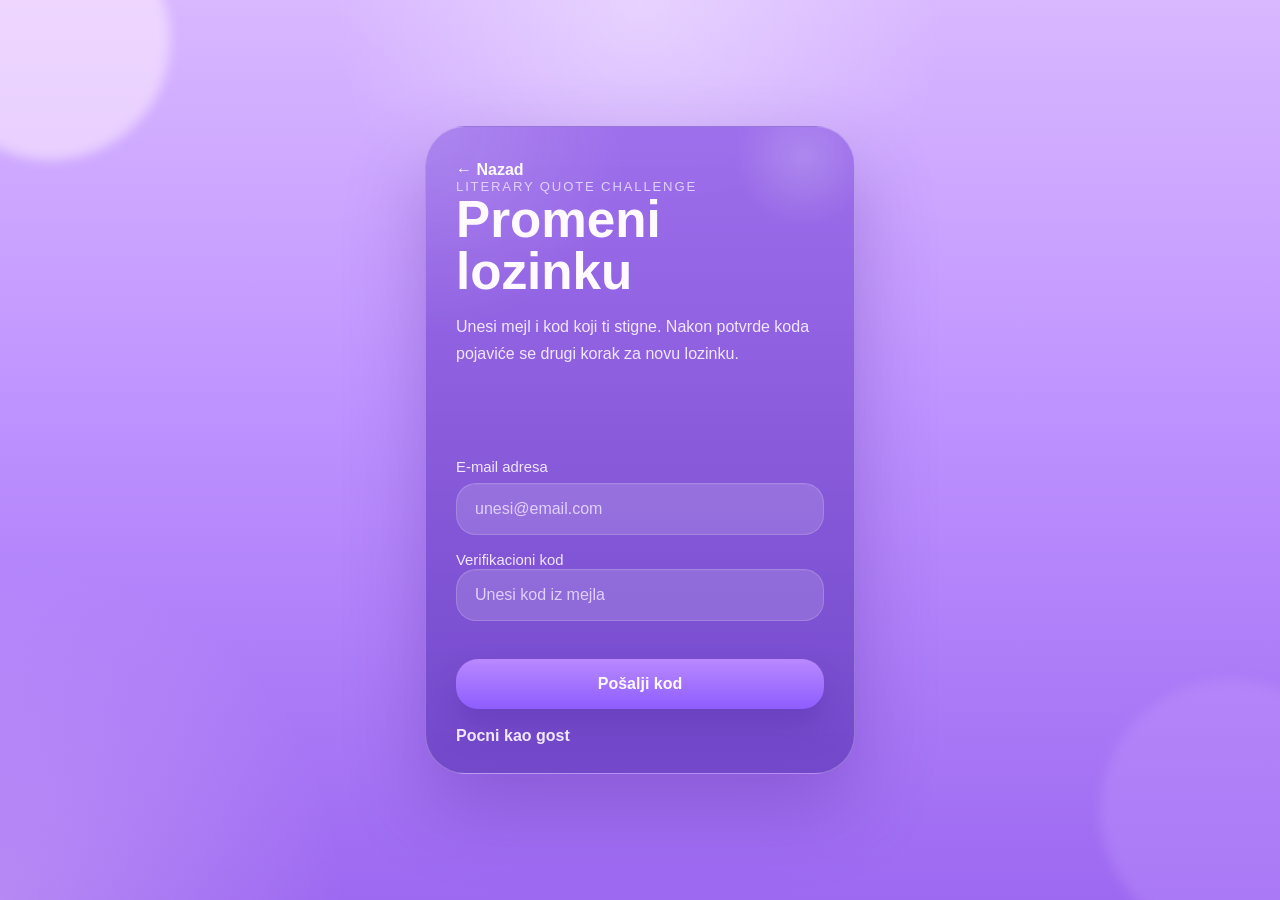
==== forgot-password.html @ ead72a83 "Initial commit" ====
<!DOCTYPE html>
<html lang="sr">
<head>
  <meta charset="UTF-8" />
  <meta name="viewport" content="width=device-width, initial-scale=1.0" />
  <title>Literary Quote Challenge | Promeni lozinku</title>
  <link rel="stylesheet" href="styles.css" />
</head>
<body class="page">
  <main class="phone-shell">
    <section class="screen-card">
      <a class="back-link" href="login.html">&larr; Nazad</a>
      <p class="topline">Literary Quote Challenge</p>
      <h1 class="screen-title">Promeni lozinku</h1>
      <p class="page-copy left-copy">Unesi mejl i kod koji ti stigne. Nakon potvrde koda pojaviće se drugi korak za novu lozinku.</p>

      <form id="forgotForm" class="stack-form" data-redirect="login.html">
        <p class="form-message" id="forgotMessage"></p>

        <label class="field">
          <span>E-mail adresa</span>
          <input type="email" name="email" placeholder="unesi@email.com" />
        </label>

        <label class="field" id="resetCodeField">
          <span>Verifikacioni kod</span>
          <input type="text" name="resetCode" placeholder="Unesi kod iz mejla" />
        </label>

        <label class="field" id="newPasswordField" style="display:none;">
          <span>Nova lozinka</span>
          <input type="password" name="newPassword" placeholder="Unesi novu lozinku" />
        </label>

        <label class="field" id="confirmPasswordField" style="display:none;">
          <span>Potvrdi novu lozinku</span>
          <input type="password" name="confirmPassword" placeholder="Ponovi novu lozinku" />
        </label>

        <button class="primary-button" type="submit">Pošalji kod</button>
      </form>

      <a class="guest-link" href="mode.html">Pocni kao gost</a>
    </section>
  </main>

  <script src="script.js"></script>
</body>
</html>
---- styles.css ----
:root {
  --bg-top: #d9b8ff;
  --bg-mid: #be92ff;
  --bg-bottom: #9d69f1;
  --card-top: rgba(155, 107, 235, 0.95);
  --card-bottom: rgba(114, 72, 201, 0.98);
  --card-border: rgba(255, 255, 255, 0.24);
  --text-main: #fffaff;
  --text-soft: #f0e7ff;
  --text-muted: #e0d0ff;
  --field-bg: rgba(255, 255, 255, 0.14);
  --field-border: rgba(255, 255, 255, 0.16);
  --surface-soft: rgba(255, 255, 255, 0.12);
  --surface-mid: rgba(255, 255, 255, 0.18);
  --surface-strong: rgba(63, 29, 122, 0.5);
  --button-top: #b889ff;
  --button-bottom: #8e5dff;
  --button-shadow: rgba(82, 39, 163, 0.32);
  --secondary-top: rgba(255, 255, 255, 0.22);
  --secondary-bottom: rgba(255, 255, 255, 0.12);
  --success: rgba(214, 255, 232, 0.26);
  --danger: rgba(255, 224, 241, 0.24);
  --shadow-main: 0 34px 80px rgba(74, 30, 145, 0.3);
}

* {
  box-sizing: border-box;
}

[hidden] {
  display: none !important;
}

html,
body {
  margin: 0;
  min-height: 100%;
}

body {
  position: relative;
  overflow-x: hidden;
  font-family: "Segoe UI", "Trebuchet MS", sans-serif;
  color: var(--text-main);
  background:
    radial-gradient(circle at top center, rgba(255, 255, 255, 0.38), transparent 28%),
    radial-gradient(circle at bottom left, rgba(255, 228, 255, 0.26), transparent 22%),
    linear-gradient(180deg, var(--bg-top), var(--bg-mid) 46%, var(--bg-bottom));
}

body::before,
body::after {
  content: "";
  position: fixed;
  border-radius: 999px;
  pointer-events: none;
  filter: blur(6px);
  z-index: 0;
}

body::before {
  top: -80px;
  left: -70px;
  width: 240px;
  height: 240px;
  background: rgba(255, 241, 255, 0.54);
}

body::after {
  right: -80px;
  bottom: -40px;
  width: 260px;
  height: 260px;
  background: rgba(197, 153, 255, 0.34);
}

a,
button,
input {
  font: inherit;
}

.page {
  min-height: 100vh;
}

.phone-shell {
  position: relative;
  z-index: 1;
  width: min(100%, 470px);
  min-height: 100vh;
  margin: 0 auto;
  padding: 18px 14px;
  display: grid;
  align-items: center;
}

.phone-shell-wide {
  width: min(100%, 760px);
}

.screen-card {
  position: relative;
  overflow: hidden;
  border: 1px solid var(--card-border);
  border-radius: 36px;
  padding: 28px 18px 24px;
  background:
    radial-gradient(circle at top left, rgba(255, 255, 255, 0.16), transparent 26%),
    linear-gradient(180deg, var(--card-top), var(--card-bottom));
  box-shadow: var(--shadow-main);
  backdrop-filter: blur(18px);
}

.screen-card::before {
  content: "";
  position: absolute;
  top: -40px;
  right: -20px;
  width: 140px;
  height: 140px;
  border-radius: 999px;
  background: radial-gradient(circle, rgba(255, 255, 255, 0.18), transparent 70%);
}

.landing-card {
  text-align: center;
}

.screen-head {
  display: flex;
  align-items: flex-start;
  justify-content: space-between;
  gap: 14px;
}

.screen-head-copy {
  display: grid;
  gap: 10px;
}

.book-scene {
  position: relative;
  height: 360px;
  display: grid;
  place-items: center;
  margin-bottom: 16px;
}

.book-glow {
  position: absolute;
  width: 340px;
  height: 340px;
  border-radius: 999px;
  background: radial-gradient(circle, rgba(255, 247, 255, 0.9), rgba(255, 255, 255, 0) 70%);
}

.book-shadow {
  position: absolute;
  bottom: 26px;
  width: 220px;
  height: 34px;
  border-radius: 999px;
  background: rgba(79, 32, 153, 0.24);
  filter: blur(14px);
}

.big-book {
  position: relative;
  width: 230px;
  height: 300px;
  transform: rotate(-8deg);
  animation: floatBook 5.4s ease-in-out infinite;
}

.big-book-back,
.big-book-pages,
.big-book-spine,
.big-book-cover {
  position: absolute;
  border-radius: 24px;
}

.big-book-back {
  inset: 18px 0 0 18px;
  background: linear-gradient(180deg, #eed8ff, #b787ff);
}

.big-book-pages {
  inset: 12px 12px 0 32px;
  border-radius: 16px 20px 20px 16px;
  background:
    repeating-linear-gradient(
      180deg,
      #fffefe 0,
      #fffefe 11px,
      #f1e6ff 11px,
      #f1e6ff 12px
    );
}

.big-book-spine {
  inset: 0 auto 0 0;
  width: 36px;
  background: linear-gradient(180deg, #894dff, #6f38dc);
}

.big-book-cover {
  inset: 0 0 0 20px;
  background: linear-gradient(160deg, #c59aff, #8a59f0);
  border: 1px solid rgba(255, 255, 255, 0.34);
  box-shadow: 0 26px 56px rgba(87, 38, 167, 0.24);
}

.book-frame {
  position: absolute;
  inset: 18px;
  border: 1px solid rgba(255, 255, 255, 0.26);
  border-radius: 18px;
}

.book-seal {
  position: absolute;
  left: 50%;
  top: 50%;
  transform: translate(-50%, -50%);
  width: 90px;
  height: 90px;
  display: grid;
  place-items: center;
  border-radius: 999px;
  background: rgba(255, 255, 255, 0.18);
  color: var(--text-main);
  font-weight: 800;
  letter-spacing: 0.08em;
}

.game-name {
  margin: 0;
  width: 100%;
  font-size: clamp(1rem, 5vw, 2rem);
  line-height: 1;
  white-space: nowrap;
  letter-spacing: -0.05em;
  text-shadow: 0 6px 18px rgba(80, 36, 154, 0.18);
}

.topline {
  margin: 0;
  color: var(--text-muted);
  font-size: 0.82rem;
  letter-spacing: 0.14em;
  text-transform: uppercase;
}

.screen-title {
  margin: 0;
  font-size: clamp(2rem, 8vw, 3.2rem);
  line-height: 1;
}

.small-title {
  font-size: clamp(1.8rem, 6vw, 2.4rem);
}

.page-copy {
  margin: 16px 0 0;
  color: var(--text-soft);
  line-height: 1.72;
}

.left-copy {
  margin-bottom: 22px;
}

.primary-button,
.secondary-button {
  display: inline-flex;
  align-items: center;
  justify-content: center;
  padding: 16px 20px;
  border: 0;
  border-radius: 22px;
  color: var(--text-main);
  text-decoration: none;
  font-weight: 700;
  cursor: pointer;
  transition:
    transform 180ms ease,
    box-shadow 180ms ease,
    background 180ms ease,
    opacity 180ms ease;
}

.primary-button {
  width: 100%;
  margin-top: 22px;
  background: linear-gradient(180deg, var(--button-top), var(--button-bottom));
  box-shadow: 0 18px 32px var(--button-shadow);
}

.secondary-button {
  background: linear-gradient(180deg, var(--secondary-top), var(--secondary-bottom));
  border: 1px solid rgba(255, 255, 255, 0.16);
}

.small-button {
  padding: 12px 14px;
  border-radius: 18px;
  white-space: nowrap;
}

.action-button {
  width: auto;
  margin-top: 0;
}

.primary-button:hover,
.secondary-button:hover,
.choice-card:hover,
.book-card:hover,
.answer-button:hover {
  transform: translateY(-2px);
}

.primary-button:disabled {
  cursor: not-allowed;
  opacity: 0.6;
  transform: none;
}

.back-link,
.text-link,
.guest-link {
  color: var(--text-main);
  text-decoration: none;
}

.back-link {
  display: inline-block;
  font-weight: 700;
}

.stack-form {
  display: grid;
  gap: 16px;
}

.field {
  display: grid;
  gap: 8px;
}

.field span {
  color: var(--text-soft);
  font-size: 0.93rem;
}

.field input {
  width: 100%;
  padding: 16px 18px;
  border: 1px solid var(--field-border);
  border-radius: 20px;
  outline: none;
  color: var(--text-main);
  background: var(--field-bg);
  box-shadow: inset 0 1px 0 rgba(255, 255, 255, 0.04);
}

.field input::placeholder {
  color: var(--text-muted);
}

.field input:focus {
  border-color: rgba(255, 255, 255, 0.34);
  box-shadow: 0 0 0 4px rgba(255, 255, 255, 0.12);
}

.text-link {
  font-weight: 700;
}

.subtle-link {
  color: var(--text-soft);
}

.inline-note {
  margin: 24px 0 0;
  color: var(--text-muted);
  line-height: 1.6;
}

.guest-link {
  display: inline-block;
  margin-top: 18px;
  color: var(--text-soft);
  font-weight: 700;
}

.choice-stack {
  display: grid;
  gap: 16px;
}

.choice-card,
.book-card,
.answer-button,
.leaderboard-item {
  width: 100%;
  border: 1px solid var(--card-border);
  border-radius: 24px;
  background: var(--surface-soft);
  transition:
    transform 180ms ease,
    background 180ms ease,
    border-color 180ms ease,
    box-shadow 180ms ease;
}

.choice-card,
.book-card {
  display: grid;
  gap: 8px;
  padding: 18px;
  color: var(--text-main);
  text-align: left;
  text-decoration: none;
  cursor: pointer;
}

.choice-card:hover,
.answer-button:hover,
.leaderboard-item:hover {
  background: var(--surface-mid);
}

.book-card:hover {
  background: rgba(255, 255, 255, 0.2);
}

.book-card.is-selected {
  background: linear-gradient(180deg, rgba(78, 40, 147, 0.82), rgba(54, 25, 104, 0.92));
  border-color: rgba(255, 255, 255, 0.42);
  box-shadow: 0 18px 34px rgba(53, 21, 105, 0.28);
}

.choice-title,
.book-title {
  font-size: 1.08rem;
  font-weight: 700;
}

.choice-copy,
.book-author,
.selection-note,
.setup-pill,
.game-feedback,
.question-source {
  color: var(--text-soft);
  line-height: 1.64;
}

.book-grid {
  display: grid;
  gap: 14px;
}

.selection-note {
  margin: 18px 0 0;
}

.game-top {
  display: flex;
  align-items: flex-start;
  justify-content: space-between;
  gap: 16px;
}

.top-button-stack {
  display: flex;
  flex-direction: column;
  align-items: flex-end;
  gap: 10px;
}

.question-pills {
  display: flex;
  flex-wrap: wrap;
  gap: 10px;
  margin-top: 18px;
}

.setup-pill {
  display: inline-flex;
  padding: 10px 14px;
  border-radius: 999px;
  background: var(--surface-soft);
}

.alt-pill {
  background: rgba(255, 255, 255, 0.2);
}

.question-source {
  margin: 12px 0 0;
}

.stats-row {
  display: grid;
  grid-template-columns: repeat(3, minmax(0, 1fr));
  gap: 12px;
  margin-top: 18px;
}

.stat-box {
  padding: 14px;
  border-radius: 20px;
  background: var(--surface-soft);
}

.stat-box span {
  display: block;
  color: var(--text-muted);
  font-size: 0.86rem;
}

.stat-box strong {
  display: block;
  margin-top: 8px;
  font-size: 1.28rem;
}

.quote-panel {
  margin-top: 18px;
  padding: 24px 18px;
  border-radius: 26px;
  background: rgba(255, 255, 255, 0.15);
  box-shadow: inset 0 1px 0 rgba(255, 255, 255, 0.08);
}

.quote-panel p {
  margin: 0;
  font-size: 1.1rem;
  line-height: 1.76;
}

.form-message {
  min-height: 1.6rem;
  margin-bottom: 12px;
  color: var(--text-main);
  font-size: 0.95rem;
}

.form-message.error {
  color: #f05454;
}

.form-message.success {
  color: #1f8a70;
}

.answers-grid {
  display: grid;
  gap: 12px;
  margin-top: 18px;
}

.answer-button {
  padding: 16px 18px;
  color: var(--text-main);
  text-align: left;
  cursor: pointer;
}

.answer-button.correct {
  background: var(--success);
  border-color: rgba(214, 255, 232, 0.5);
}

.answer-button.wrong {
  background: var(--danger);
  border-color: rgba(255, 224, 241, 0.48);
}

.answer-button:disabled {
  cursor: default;
}

.game-feedback {
  min-height: 28px;
  margin: 16px 0 0;
}

.game-end-actions {
  display: flex;
  flex-wrap: wrap;
  gap: 12px;
  margin-top: 18px;
}

.game-end-actions .secondary-button,
.game-end-actions .primary-button {
  flex: 1 1 180px;
}

.leaderboard-list {
  display: grid;
  gap: 14px;
}

.leaderboard-item {
  display: grid;
  grid-template-columns: auto 1fr;
  gap: 14px;
  align-items: center;
  padding: 18px;
}

.leaderboard-item.is-latest {
  border-color: rgba(255, 255, 255, 0.46);
  background: rgba(255, 255, 255, 0.2);
}

.leaderboard-rank {
  width: 50px;
  height: 50px;
  display: grid;
  place-items: center;
  border-radius: 16px;
  background: rgba(255, 255, 255, 0.18);
  font-weight: 800;
}

.leaderboard-main {
  display: grid;
  gap: 4px;
}

.leaderboard-main strong {
  font-size: 1.05rem;
}

.leaderboard-main span,
.leaderboard-side span {
  color: var(--text-soft);
}

.leaderboard-side {
  display: flex;
  flex-wrap: wrap;
  gap: 10px 16px;
  grid-column: 1 / -1;
  color: var(--text-muted);
}

.empty-board .leaderboard-main {
  gap: 8px;
}

@keyframes floatBook {
  0%,
  100% {
    transform: rotate(-8deg) translateY(0);
  }
  50% {
    transform: rotate(-6deg) translateY(-12px);
  }
}

@media (min-width: 768px) {
  .phone-shell {
    padding: 28px 20px;
  }

  .screen-card {
    padding: 34px 30px 28px;
    border-radius: 40px;
  }

  .book-scene {
    height: 420px;
  }

  .big-book {
    width: 280px;
    height: 360px;
  }

  .book-grid {
    grid-template-columns: repeat(2, minmax(0, 1fr));
  }

  .leaderboard-item {
    grid-template-columns: auto 1.2fr auto;
  }

  .leaderboard-side {
    grid-column: auto;
    justify-content: flex-end;
  }
}

@media (max-width: 560px) {
  .game-top,
  .screen-head {
    flex-direction: column;
  }

  .stats-row {
    grid-template-columns: 1fr;
  }

  .game-name {
    font-size: clamp(0.95rem, 4.8vw, 1.5rem);
  }
}
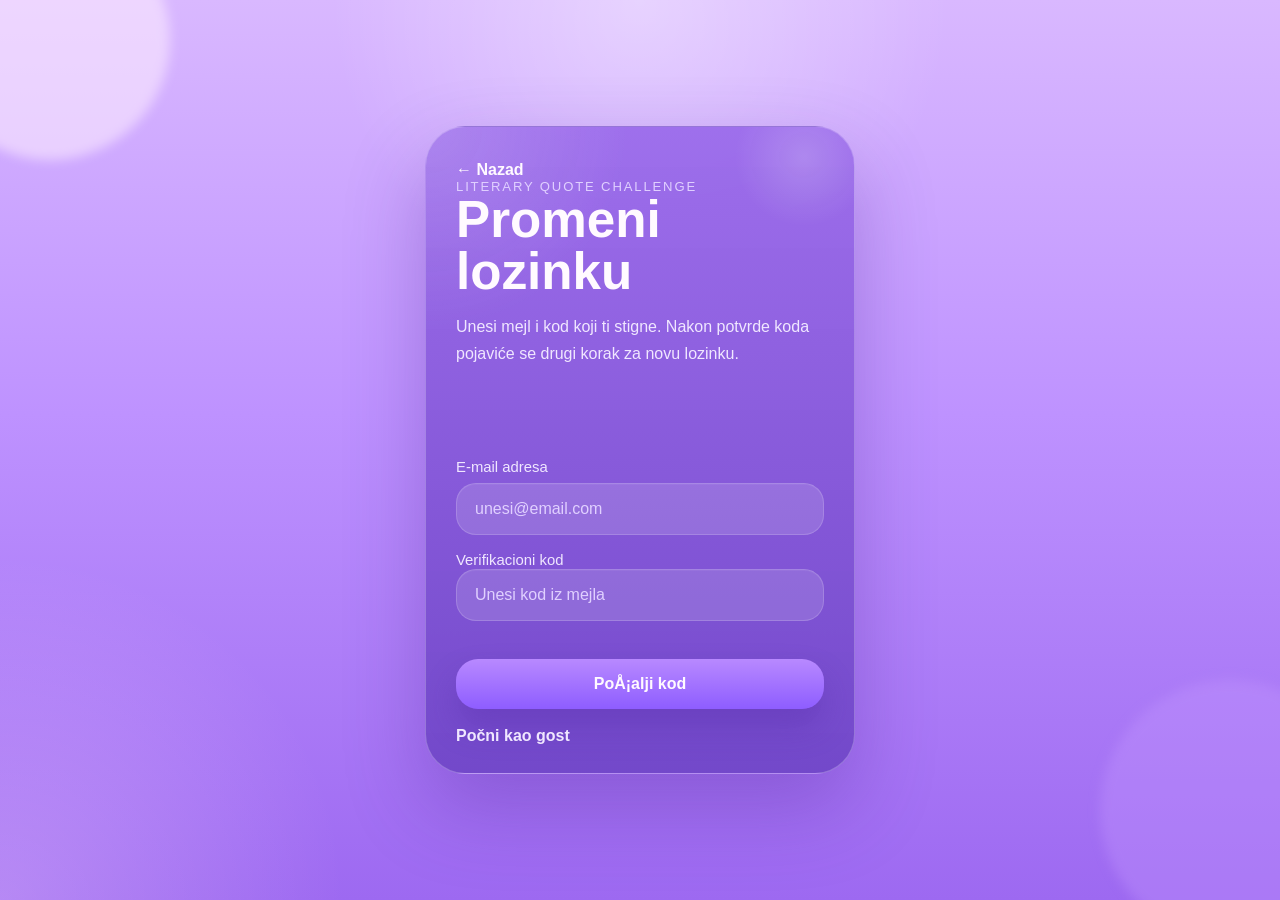
==== commit 7ad54c92: "Popravljeni tekstovi" ====
--- a/forgot-password.html
+++ b/forgot-password.html
@@ -40,7 +40,7 @@
         <button class="primary-button" type="submit">Pošalji kod</button>
       </form>
 
-      <a class="guest-link" href="mode.html">Pocni kao gost</a>
+      <a class="guest-link" href="mode.html">Počni kao gost</a>
     </section>
   </main>
 
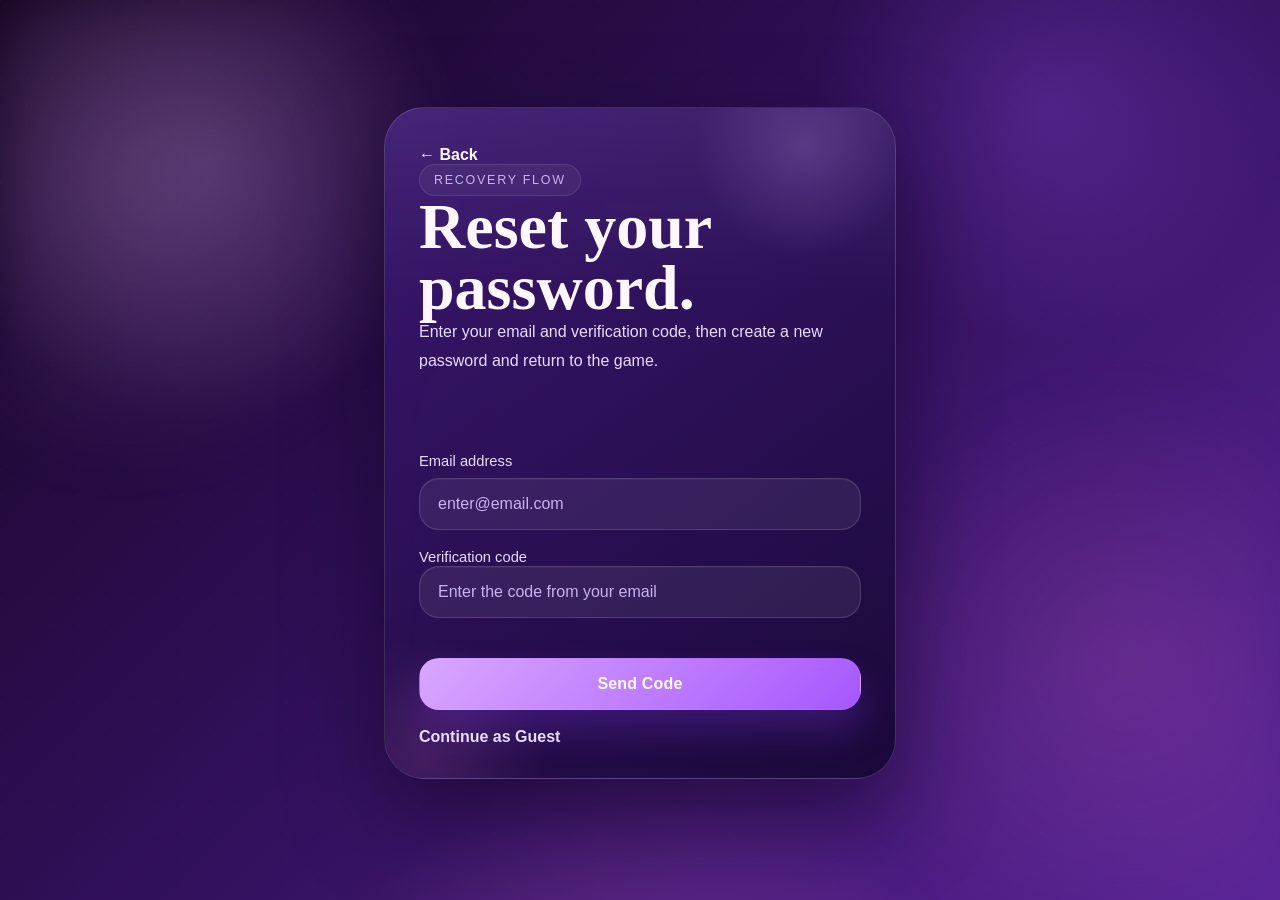
==== commit 11013dc8: "Poboljsanje dizajna" ====
--- a/forgot-password.html
+++ b/forgot-password.html
@@ -1,46 +1,48 @@
 <!DOCTYPE html>
-<html lang="sr">
+<html lang="en">
 <head>
   <meta charset="UTF-8" />
   <meta name="viewport" content="width=device-width, initial-scale=1.0" />
-  <title>Literary Quote Challenge | Promeni lozinku</title>
+  <title>Literary Quote Challenge | Reset Password</title>
   <link rel="stylesheet" href="styles.css" />
 </head>
-<body class="page">
+<body class="page page-auth">
   <main class="phone-shell">
-    <section class="screen-card">
-      <a class="back-link" href="login.html">&larr; Nazad</a>
-      <p class="topline">Literary Quote Challenge</p>
-      <h1 class="screen-title">Promeni lozinku</h1>
-      <p class="page-copy left-copy">Unesi mejl i kod koji ti stigne. Nakon potvrde koda pojaviće se drugi korak za novu lozinku.</p>
+    <section class="screen-card auth-card">
+      <a class="back-link" href="login.html">&larr; Back</a>
+      <p class="topline">Recovery flow</p>
+      <h1 class="screen-title">Reset your password.</h1>
+      <p class="page-copy left-copy">
+        Enter your email and verification code, then create a new password and return to the game.
+      </p>
 
       <form id="forgotForm" class="stack-form" data-redirect="login.html">
         <p class="form-message" id="forgotMessage"></p>
 
         <label class="field">
-          <span>E-mail adresa</span>
-          <input type="email" name="email" placeholder="unesi@email.com" />
+          <span>Email address</span>
+          <input type="email" name="email" placeholder="enter@email.com" />
         </label>
 
         <label class="field" id="resetCodeField">
-          <span>Verifikacioni kod</span>
-          <input type="text" name="resetCode" placeholder="Unesi kod iz mejla" />
+          <span>Verification code</span>
+          <input type="text" name="resetCode" placeholder="Enter the code from your email" />
         </label>
 
         <label class="field" id="newPasswordField" style="display:none;">
-          <span>Nova lozinka</span>
-          <input type="password" name="newPassword" placeholder="Unesi novu lozinku" />
+          <span>New password</span>
+          <input type="password" name="newPassword" placeholder="Enter a new password" />
         </label>
 
         <label class="field" id="confirmPasswordField" style="display:none;">
-          <span>Potvrdi novu lozinku</span>
-          <input type="password" name="confirmPassword" placeholder="Ponovi novu lozinku" />
+          <span>Confirm new password</span>
+          <input type="password" name="confirmPassword" placeholder="Repeat your new password" />
         </label>
 
-        <button class="primary-button" type="submit">Pošalji kod</button>
+        <button class="primary-button" type="submit">Send Code</button>
       </form>
 
-      <a class="guest-link" href="mode.html">Počni kao gost</a>
+      <a class="guest-link" href="mode.html">Continue as Guest</a>
     </section>
   </main>
 
--- a/styles.css
+++ b/styles.css
@@ -1,26 +1,27 @@
 :root {
-  --bg-top: #d9b8ff;
-  --bg-mid: #be92ff;
-  --bg-bottom: #9d69f1;
-  --card-top: rgba(155, 107, 235, 0.95);
-  --card-bottom: rgba(114, 72, 201, 0.98);
-  --card-border: rgba(255, 255, 255, 0.24);
-  --text-main: #fffaff;
-  --text-soft: #f0e7ff;
-  --text-muted: #e0d0ff;
-  --field-bg: rgba(255, 255, 255, 0.14);
-  --field-border: rgba(255, 255, 255, 0.16);
-  --surface-soft: rgba(255, 255, 255, 0.12);
-  --surface-mid: rgba(255, 255, 255, 0.18);
-  --surface-strong: rgba(63, 29, 122, 0.5);
-  --button-top: #b889ff;
-  --button-bottom: #8e5dff;
-  --button-shadow: rgba(82, 39, 163, 0.32);
-  --secondary-top: rgba(255, 255, 255, 0.22);
-  --secondary-bottom: rgba(255, 255, 255, 0.12);
-  --success: rgba(214, 255, 232, 0.26);
-  --danger: rgba(255, 224, 241, 0.24);
-  --shadow-main: 0 34px 80px rgba(74, 30, 145, 0.3);
+  --bg-night: #170523;
+  --bg-deep: #31105b;
+  --bg-aqua: #5a2497;
+  --panel-top: rgba(60, 24, 116, 0.92);
+  --panel-bottom: rgba(25, 8, 54, 0.95);
+  --panel-border: rgba(255, 255, 255, 0.14);
+  --panel-edge: rgba(255, 255, 255, 0.08);
+  --text-main: #fff7ff;
+  --text-soft: #eadcff;
+  --text-muted: #c9b3ef;
+  --field-bg: rgba(255, 255, 255, 0.07);
+  --field-border: rgba(255, 255, 255, 0.14);
+  --surface-soft: rgba(255, 255, 255, 0.08);
+  --surface-mid: rgba(255, 255, 255, 0.12);
+  --surface-strong: rgba(27, 10, 52, 0.62);
+  --accent: #d9a7ff;
+  --accent-strong: #a657ff;
+  --accent-cool: #f0b8ff;
+  --accent-rose: #ff88dc;
+  --success: rgba(191, 142, 255, 0.24);
+  --danger: rgba(255, 136, 220, 0.18);
+  --shadow-main: 0 34px 90px rgba(10, 2, 20, 0.5);
+  --shadow-soft: 0 18px 44px rgba(18, 4, 36, 0.3);
 }
 
 * {
@@ -40,38 +41,43 @@
 body {
   position: relative;
   overflow-x: hidden;
-  font-family: "Segoe UI", "Trebuchet MS", sans-serif;
+  font-family: "Trebuchet MS", "Lucida Sans Unicode", "Segoe UI", sans-serif;
   color: var(--text-main);
   background:
-    radial-gradient(circle at top center, rgba(255, 255, 255, 0.38), transparent 28%),
-    radial-gradient(circle at bottom left, rgba(255, 228, 255, 0.26), transparent 22%),
-    linear-gradient(180deg, var(--bg-top), var(--bg-mid) 46%, var(--bg-bottom));
+    radial-gradient(circle at 16% 18%, rgba(240, 184, 255, 0.18), transparent 20%),
+    radial-gradient(circle at 82% 12%, rgba(166, 87, 255, 0.24), transparent 18%),
+    radial-gradient(circle at 50% 120%, rgba(255, 136, 220, 0.2), transparent 26%),
+    linear-gradient(135deg, var(--bg-night) 0%, var(--bg-deep) 48%, var(--bg-aqua) 100%);
 }
 
 body::before,
 body::after {
   content: "";
   position: fixed;
-  border-radius: 999px;
+  inset: 0;
   pointer-events: none;
-  filter: blur(6px);
   z-index: 0;
 }
 
 body::before {
-  top: -80px;
-  left: -70px;
-  width: 240px;
-  height: 240px;
-  background: rgba(255, 241, 255, 0.54);
+  background:
+    radial-gradient(circle at 1px 1px, rgba(255, 255, 255, 0.08) 1px, transparent 0),
+    repeating-linear-gradient(
+      90deg,
+      transparent 0,
+      transparent 118px,
+      rgba(255, 255, 255, 0.02) 118px,
+      rgba(255, 255, 255, 0.02) 119px
+    );
+  background-size: 26px 26px, auto;
+  opacity: 0.2;
 }
 
 body::after {
-  right: -80px;
-  bottom: -40px;
-  width: 260px;
-  height: 260px;
-  background: rgba(197, 153, 255, 0.34);
+  background:
+    radial-gradient(circle at 10% 20%, rgba(217, 167, 255, 0.18), transparent 22%),
+    radial-gradient(circle at 88% 74%, rgba(255, 136, 220, 0.14), transparent 22%);
+  filter: blur(28px);
 }
 
 a,
@@ -81,96 +87,146 @@
 }
 
 .page {
+  position: relative;
   min-height: 100vh;
+  isolation: isolate;
 }
 
 .phone-shell {
   position: relative;
   z-index: 1;
-  width: min(100%, 470px);
+  width: min(100%, 560px);
   min-height: 100vh;
   margin: 0 auto;
-  padding: 18px 14px;
+  padding: 24px 18px 42px;
   display: grid;
   align-items: center;
 }
 
 .phone-shell-wide {
-  width: min(100%, 760px);
+  width: min(100%, 980px);
+}
+
+.phone-shell-home {
+  width: min(100%, 1120px);
 }
 
 .screen-card {
   position: relative;
   overflow: hidden;
-  border: 1px solid var(--card-border);
-  border-radius: 36px;
-  padding: 28px 18px 24px;
-  background:
-    radial-gradient(circle at top left, rgba(255, 255, 255, 0.16), transparent 26%),
-    linear-gradient(180deg, var(--card-top), var(--card-bottom));
+  padding: 30px 20px 26px;
+  border: 1px solid var(--panel-border);
+  border-radius: 34px;
+  background:
+    linear-gradient(180deg, rgba(255, 255, 255, 0.06), transparent 28%),
+    linear-gradient(145deg, var(--panel-top), var(--panel-bottom));
   box-shadow: var(--shadow-main);
   backdrop-filter: blur(18px);
-}
-
-.screen-card::before {
+  animation: riseIn 700ms ease both;
+}
+
+.screen-card > * {
+  position: relative;
+  z-index: 1;
+}
+
+.screen-card::before,
+.screen-card::after {
   content: "";
   position: absolute;
-  top: -40px;
+  border-radius: 999px;
+  pointer-events: none;
+}
+
+.screen-card::before {
+  top: -70px;
   right: -20px;
-  width: 140px;
-  height: 140px;
-  border-radius: 999px;
-  background: radial-gradient(circle, rgba(255, 255, 255, 0.18), transparent 70%);
+  width: 220px;
+  height: 220px;
+  background: radial-gradient(circle, rgba(217, 167, 255, 0.2), transparent 70%);
+}
+
+.screen-card::after {
+  left: -80px;
+  bottom: -100px;
+  width: 240px;
+  height: 240px;
+  background: radial-gradient(circle, rgba(255, 136, 220, 0.14), transparent 70%);
 }
 
 .landing-card {
-  text-align: center;
+  display: grid;
+  gap: 28px;
+  text-align: left;
 }
 
 .screen-head {
   display: flex;
   align-items: flex-start;
   justify-content: space-between;
-  gap: 14px;
+  gap: 16px;
 }
 
 .screen-head-copy {
   display: grid;
   gap: 10px;
+}
+
+.hero-copy {
+  display: grid;
+  gap: 18px;
+  align-content: center;
+}
+
+.hero-badge,
+.topline {
+  width: fit-content;
+  max-width: 100%;
+  margin: 0;
+  padding: 8px 14px;
+  border: 1px solid rgba(255, 255, 255, 0.1);
+  border-radius: 999px;
+  background: rgba(255, 255, 255, 0.05);
+  color: var(--text-muted);
+  font-size: 0.78rem;
+  letter-spacing: 0.14em;
+  text-transform: uppercase;
 }
 
 .book-scene {
   position: relative;
-  height: 360px;
+  min-height: 250px;
   display: grid;
   place-items: center;
-  margin-bottom: 16px;
 }
 
 .book-glow {
   position: absolute;
-  width: 340px;
-  height: 340px;
-  border-radius: 999px;
-  background: radial-gradient(circle, rgba(255, 247, 255, 0.9), rgba(255, 255, 255, 0) 70%);
+  width: min(100%, 320px);
+  aspect-ratio: 1;
+  border-radius: 50%;
+  background:
+    radial-gradient(circle, rgba(217, 167, 255, 0.42), transparent 46%),
+    radial-gradient(circle, rgba(255, 136, 220, 0.24), transparent 68%);
+  filter: blur(8px);
 }
 
 .book-shadow {
   position: absolute;
   bottom: 26px;
-  width: 220px;
+  width: 190px;
   height: 34px;
   border-radius: 999px;
-  background: rgba(79, 32, 153, 0.24);
-  filter: blur(14px);
+  background: rgba(4, 11, 20, 0.58);
+  filter: blur(16px);
 }
 
 .big-book {
   position: relative;
-  width: 230px;
-  height: 300px;
-  transform: rotate(-8deg);
-  animation: floatBook 5.4s ease-in-out infinite;
+  width: 178px;
+  height: 242px;
+  transform: rotate(-10deg);
+  animation: floatBook 5.8s ease-in-out infinite;
 }
 
 .big-book-back,
@@ -183,7 +239,7 @@
 
 .big-book-back {
   inset: 18px 0 0 18px;
-  background: linear-gradient(180deg, #eed8ff, #b787ff);
+  background: linear-gradient(180deg, #f2dfff, #be8cff);
 }
 
 .big-book-pages {
@@ -192,30 +248,33 @@
   background:
     repeating-linear-gradient(
       180deg,
-      #fffefe 0,
-      #fffefe 11px,
-      #f1e6ff 11px,
-      #f1e6ff 12px
+      #fff8ff 0,
+      #fff8ff 11px,
+      #f0defd 11px,
+      #f0defd 12px
     );
 }
 
 .big-book-spine {
   inset: 0 auto 0 0;
-  width: 36px;
-  background: linear-gradient(180deg, #894dff, #6f38dc);
+  width: 38px;
+  background: linear-gradient(180deg, #7b39d4, #3d166f);
+  box-shadow: inset -1px 0 0 rgba(255, 255, 255, 0.08);
 }
 
 .big-book-cover {
-  inset: 0 0 0 20px;
-  background: linear-gradient(160deg, #c59aff, #8a59f0);
-  border: 1px solid rgba(255, 255, 255, 0.34);
-  box-shadow: 0 26px 56px rgba(87, 38, 167, 0.24);
+  inset: 0 0 0 22px;
+  border: 1px solid rgba(255, 255, 255, 0.12);
+  background:
+    linear-gradient(150deg, rgba(255, 255, 255, 0.12), transparent 44%),
+    linear-gradient(160deg, #7b39d4, #2a0c54 70%);
+  box-shadow: 0 24px 56px rgba(21, 4, 44, 0.34);
 }
 
 .book-frame {
   position: absolute;
   inset: 18px;
-  border: 1px solid rgba(255, 255, 255, 0.26);
+  border: 1px solid rgba(217, 167, 255, 0.34);
   border-radius: 18px;
 }
 
@@ -224,53 +283,97 @@
   left: 50%;
   top: 50%;
   transform: translate(-50%, -50%);
-  width: 90px;
-  height: 90px;
+  width: 88px;
+  height: 88px;
   display: grid;
   place-items: center;
   border-radius: 999px;
-  background: rgba(255, 255, 255, 0.18);
-  color: var(--text-main);
+  background: rgba(217, 167, 255, 0.14);
+  border: 1px solid rgba(217, 167, 255, 0.32);
+  color: var(--accent);
   font-weight: 800;
-  letter-spacing: 0.08em;
+  letter-spacing: 0.12em;
+}
+
+.game-name,
+.screen-title,
+.choice-title,
+.book-title,
+.leaderboard-main strong,
+.quote-panel p {
+  font-family: "Palatino Linotype", "Book Antiqua", Georgia, serif;
 }
 
 .game-name {
   margin: 0;
-  width: 100%;
-  font-size: clamp(1rem, 5vw, 2rem);
-  line-height: 1;
-  white-space: nowrap;
+  max-width: 10ch;
+  font-size: clamp(3rem, 7vw, 5.5rem);
+  line-height: 0.92;
   letter-spacing: -0.05em;
-  text-shadow: 0 6px 18px rgba(80, 36, 154, 0.18);
-}
-
-.topline {
-  margin: 0;
-  color: var(--text-muted);
-  font-size: 0.82rem;
-  letter-spacing: 0.14em;
-  text-transform: uppercase;
+  text-wrap: balance;
 }
 
 .screen-title {
   margin: 0;
-  font-size: clamp(2rem, 8vw, 3.2rem);
+  font-size: clamp(2.2rem, 6vw, 4rem);
+  line-height: 0.96;
+  text-wrap: balance;
+}
+
+.small-title {
+  font-size: clamp(2rem, 5vw, 3.1rem);
+}
+
+.page-copy {
+  margin: 0;
+  max-width: 60ch;
+  color: var(--text-soft);
+  font-size: 1rem;
+  line-height: 1.76;
+}
+
+.left-copy {
+  margin-bottom: 24px;
+}
+
+.hero-highlights {
+  display: grid;
+  grid-template-columns: repeat(3, minmax(0, 1fr));
+  gap: 12px;
+}
+
+.highlight-card {
+  padding: 16px 14px;
+  border: 1px solid rgba(255, 255, 255, 0.08);
+  border-radius: 22px;
+  background: rgba(255, 255, 255, 0.05);
+  box-shadow: inset 0 1px 0 rgba(255, 255, 255, 0.05);
+}
+
+.highlight-card strong {
+  display: block;
+  color: var(--accent);
+  font-size: 1.7rem;
   line-height: 1;
 }
 
-.small-title {
-  font-size: clamp(1.8rem, 6vw, 2.4rem);
-}
-
-.page-copy {
-  margin: 16px 0 0;
+.highlight-card span {
+  display: block;
+  margin-top: 8px;
   color: var(--text-soft);
-  line-height: 1.72;
-}
-
-.left-copy {
-  margin-bottom: 22px;
+  line-height: 1.5;
+}
+
+.cta-row {
+  display: flex;
+  flex-wrap: wrap;
+  gap: 14px;
+}
+
+.page-home .cta-row {
+  width: 100%;
+  display: grid;
+  place-items: center;
 }
 
 .primary-button,
@@ -278,16 +381,18 @@
   display: inline-flex;
   align-items: center;
   justify-content: center;
-  padding: 16px 20px;
-  border: 0;
-  border-radius: 22px;
-  color: var(--text-main);
+  gap: 10px;
+  padding: 16px 22px;
+  border-radius: 20px;
+  border: 1px solid transparent;
   text-decoration: none;
   font-weight: 700;
+  letter-spacing: 0.01em;
   cursor: pointer;
   transition:
     transform 180ms ease,
     box-shadow 180ms ease,
+    border-color 180ms ease,
     background 180ms ease,
     opacity 180ms ease;
 }
@@ -295,22 +400,47 @@
 .primary-button {
   width: 100%;
   margin-top: 22px;
-  background: linear-gradient(180deg, var(--button-top), var(--button-bottom));
-  box-shadow: 0 18px 32px var(--button-shadow);
+  color: #fffaff;
+  background: linear-gradient(135deg, var(--accent), var(--accent-strong));
+  box-shadow: 0 20px 34px rgba(107, 48, 196, 0.34);
+}
+
+.hero-primary-button {
+  align-self: center;
+  width: min(100%, 360px);
+  min-height: 82px;
+  margin-inline: auto;
+  padding: 24px 42px;
+  border-radius: 26px;
+  font-size: 1.22rem;
+  font-weight: 800;
+  letter-spacing: 0.02em;
+  box-shadow: 0 26px 44px rgba(107, 48, 196, 0.42);
 }
 
 .secondary-button {
-  background: linear-gradient(180deg, var(--secondary-top), var(--secondary-bottom));
-  border: 1px solid rgba(255, 255, 255, 0.16);
+  color: var(--text-main);
+  background: rgba(255, 255, 255, 0.05);
+  border-color: rgba(255, 255, 255, 0.12);
+  box-shadow: var(--shadow-soft);
 }
 
 .small-button {
-  padding: 12px 14px;
-  border-radius: 18px;
+  padding: 12px 16px;
+  border-radius: 16px;
   white-space: nowrap;
 }
 
 .action-button {
+  width: auto;
+  margin-top: 0;
+}
+
+.cta-row .primary-button,
+.cta-row .secondary-button,
+.selection-bar .primary-button,
+.game-end-actions .primary-button,
+.game-end-actions .secondary-button {
   width: auto;
   margin-top: 0;
 }
@@ -319,14 +449,20 @@
 .secondary-button:hover,
 .choice-card:hover,
 .book-card:hover,
-.answer-button:hover {
-  transform: translateY(-2px);
+.answer-button:hover,
+.leaderboard-item:hover {
+  transform: translateY(-4px);
+}
+
+.primary-button:hover {
+  box-shadow: 0 26px 40px rgba(107, 48, 196, 0.42);
 }
 
 .primary-button:disabled {
   cursor: not-allowed;
-  opacity: 0.6;
+  opacity: 0.45;
   transform: none;
+  box-shadow: none;
 }
 
 .back-link,
@@ -337,26 +473,33 @@
 }
 
 .back-link {
-  display: inline-block;
+  width: fit-content;
   font-weight: 700;
 }
 
+.back-link:hover,
+.text-link:hover,
+.guest-link:hover {
+  opacity: 0.84;
+}
+
 .stack-form {
   display: grid;
-  gap: 16px;
+  gap: 18px;
 }
 
 .field {
   display: grid;
-  gap: 8px;
+  gap: 9px;
 }
 
 .field span {
   color: var(--text-soft);
-  font-size: 0.93rem;
-}
-
-.field input {
+  font-size: 0.92rem;
+}
+
+.field input,
+.answer-input {
   width: 100%;
   padding: 16px 18px;
   border: 1px solid var(--field-border);
@@ -365,15 +508,19 @@
   color: var(--text-main);
   background: var(--field-bg);
   box-shadow: inset 0 1px 0 rgba(255, 255, 255, 0.04);
-}
-
-.field input::placeholder {
+  transition: border-color 160ms ease, box-shadow 160ms ease, background 160ms ease;
+}
+
+.field input::placeholder,
+.answer-input::placeholder {
   color: var(--text-muted);
 }
 
-.field input:focus {
-  border-color: rgba(255, 255, 255, 0.34);
-  box-shadow: 0 0 0 4px rgba(255, 255, 255, 0.12);
+.field input:focus,
+.answer-input:focus {
+  border-color: rgba(217, 167, 255, 0.65);
+  background: rgba(255, 255, 255, 0.08);
+  box-shadow: 0 0 0 4px rgba(217, 167, 255, 0.16);
 }
 
 .text-link {
@@ -405,49 +552,91 @@
 .choice-card,
 .book-card,
 .answer-button,
-.leaderboard-item {
-  width: 100%;
-  border: 1px solid var(--card-border);
+.leaderboard-item,
+.stat-box {
+  border: 1px solid rgba(255, 255, 255, 0.1);
   border-radius: 24px;
-  background: var(--surface-soft);
+  background:
+    linear-gradient(180deg, rgba(255, 255, 255, 0.06), rgba(255, 255, 255, 0.02)),
+    rgba(255, 255, 255, 0.04);
   transition:
     transform 180ms ease,
-    background 180ms ease,
     border-color 180ms ease,
-    box-shadow 180ms ease;
+    box-shadow 180ms ease,
+    background 180ms ease;
 }
 
 .choice-card,
 .book-card {
-  display: grid;
-  gap: 8px;
-  padding: 18px;
+  position: relative;
+  width: 100%;
+  display: grid;
+  gap: 10px;
+  padding: 20px;
   color: var(--text-main);
   text-align: left;
   text-decoration: none;
   cursor: pointer;
+  overflow: hidden;
+}
+
+.choice-card::before,
+.book-card::before {
+  content: "";
+  position: absolute;
+  inset: auto -30px -40px auto;
+  width: 120px;
+  height: 120px;
+  border-radius: 50%;
+  background: radial-gradient(circle, rgba(217, 167, 255, 0.18), transparent 70%);
+  opacity: 0;
+  transition: opacity 180ms ease;
+}
+
+.choice-card:hover::before,
+.book-card:hover::before,
+.book-card.is-selected::before {
+  opacity: 1;
 }
 
 .choice-card:hover,
-.answer-button:hover,
-.leaderboard-item:hover {
-  background: var(--surface-mid);
+.answer-button:hover {
+  background:
+    linear-gradient(180deg, rgba(255, 255, 255, 0.08), rgba(255, 255, 255, 0.03)),
+    rgba(255, 255, 255, 0.06);
 }
 
 .book-card:hover {
-  background: rgba(255, 255, 255, 0.2);
+  background:
+    linear-gradient(180deg, rgba(255, 255, 255, 0.09), rgba(255, 255, 255, 0.03)),
+    rgba(255, 255, 255, 0.07);
 }
 
 .book-card.is-selected {
-  background: linear-gradient(180deg, rgba(78, 40, 147, 0.82), rgba(54, 25, 104, 0.92));
-  border-color: rgba(255, 255, 255, 0.42);
-  box-shadow: 0 18px 34px rgba(53, 21, 105, 0.28);
+  border-color: rgba(244, 214, 255, 0.58);
+  background:
+    linear-gradient(180deg, rgba(78, 24, 148, 0.96), rgba(25, 8, 58, 0.98)),
+    rgba(255, 255, 255, 0.03);
+  box-shadow: 0 24px 40px rgba(9, 2, 22, 0.46);
+}
+
+.book-card.is-selected .book-title,
+.book-card.is-selected .book-author {
+  color: #fffaff;
+}
+
+.choice-kicker {
+  color: var(--accent-cool);
+  font-size: 0.82rem;
+  font-weight: 700;
+  letter-spacing: 0.12em;
+  text-transform: uppercase;
 }
 
 .choice-title,
 .book-title {
-  font-size: 1.08rem;
-  font-weight: 700;
+  font-size: 1.3rem;
+  line-height: 1.15;
 }
 
 .choice-copy,
@@ -455,7 +644,9 @@
 .selection-note,
 .setup-pill,
 .game-feedback,
-.question-source {
+.question-source,
+.leaderboard-main span,
+.leaderboard-side span {
   color: var(--text-soft);
   line-height: 1.64;
 }
@@ -465,8 +656,26 @@
   gap: 14px;
 }
 
+.selection-bar {
+  display: flex;
+  flex-wrap: wrap;
+  align-items: center;
+  justify-content: space-between;
+  gap: 14px;
+  margin-top: 22px;
+  padding: 16px 18px;
+  border: 1px solid rgba(255, 255, 255, 0.08);
+  border-radius: 24px;
+  background: rgba(255, 255, 255, 0.04);
+}
+
 .selection-note {
-  margin: 18px 0 0;
+  margin: 0;
+}
+
+.game-card {
+  display: grid;
+  gap: 18px;
 }
 
 .game-top {
@@ -478,108 +687,153 @@
 
 .top-button-stack {
   display: flex;
-  flex-direction: column;
-  align-items: flex-end;
+  flex-wrap: wrap;
+  justify-content: flex-end;
   gap: 10px;
+}
+
+.progress-shell {
+  height: 10px;
+  overflow: hidden;
+  border-radius: 999px;
+  background: rgba(255, 255, 255, 0.08);
+  border: 1px solid rgba(255, 255, 255, 0.08);
+}
+
+.progress-fill {
+  display: block;
+  width: 0;
+  height: 100%;
+  border-radius: inherit;
+  background: linear-gradient(90deg, var(--accent-cool), var(--accent), var(--accent-strong));
+  box-shadow: 0 0 22px rgba(166, 87, 255, 0.4);
+  transition: width 260ms ease;
 }
 
 .question-pills {
   display: flex;
   flex-wrap: wrap;
   gap: 10px;
-  margin-top: 18px;
 }
 
 .setup-pill {
   display: inline-flex;
+  align-items: center;
   padding: 10px 14px;
+  border: 1px solid rgba(255, 255, 255, 0.08);
   border-radius: 999px;
-  background: var(--surface-soft);
+  background: rgba(255, 255, 255, 0.05);
 }
 
 .alt-pill {
-  background: rgba(255, 255, 255, 0.2);
+  color: var(--accent);
 }
 
 .question-source {
-  margin: 12px 0 0;
+  margin: 0;
 }
 
 .stats-row {
   display: grid;
-  grid-template-columns: repeat(3, minmax(0, 1fr));
+  grid-template-columns: repeat(4, minmax(0, 1fr));
   gap: 12px;
-  margin-top: 18px;
 }
 
 .stat-box {
-  padding: 14px;
-  border-radius: 20px;
-  background: var(--surface-soft);
+  position: relative;
+  min-height: 106px;
+  padding: 16px;
+  box-shadow: var(--shadow-soft);
 }
 
 .stat-box span {
   display: block;
   color: var(--text-muted);
-  font-size: 0.86rem;
+  font-size: 0.82rem;
+  letter-spacing: 0.08em;
+  text-transform: uppercase;
 }
 
 .stat-box strong {
   display: block;
-  margin-top: 8px;
-  font-size: 1.28rem;
+  margin-top: 10px;
+  font-size: 1.45rem;
+  line-height: 1.05;
+}
+
+.timer-box.is-warning {
+  border-color: rgba(255, 136, 220, 0.4);
+  box-shadow: 0 0 0 1px rgba(255, 136, 220, 0.18), var(--shadow-soft);
+}
+
+.timer-box.is-warning strong {
+  color: var(--accent-rose);
+  animation: pulseText 800ms ease infinite alternate;
 }
 
 .quote-panel {
-  margin-top: 18px;
-  padding: 24px 18px;
-  border-radius: 26px;
-  background: rgba(255, 255, 255, 0.15);
-  box-shadow: inset 0 1px 0 rgba(255, 255, 255, 0.08);
+  padding: 26px 22px;
+  border: 1px solid rgba(255, 255, 255, 0.08);
+  border-radius: 28px;
+  background:
+    linear-gradient(180deg, rgba(255, 255, 255, 0.08), rgba(255, 255, 255, 0.03)),
+    rgba(255, 255, 255, 0.04);
+  box-shadow: inset 0 1px 0 rgba(255, 255, 255, 0.05);
 }
 
 .quote-panel p {
   margin: 0;
-  font-size: 1.1rem;
-  line-height: 1.76;
+  font-size: clamp(1.18rem, 2.4vw, 1.6rem);
+  line-height: 1.72;
 }
 
 .form-message {
   min-height: 1.6rem;
-  margin-bottom: 12px;
-  color: var(--text-main);
-  font-size: 0.95rem;
+  margin-bottom: -4px;
+  font-size: 0.94rem;
 }
 
 .form-message.error {
-  color: #f05454;
+  color: #ff9fe8;
 }
 
 .form-message.success {
-  color: #1f8a70;
+  color: #e7b9ff;
 }
 
 .answers-grid {
   display: grid;
+  grid-template-columns: repeat(2, minmax(0, 1fr));
   gap: 12px;
-  margin-top: 18px;
+}
+
+.answer-input {
+  grid-column: 1 / -1;
+}
+
+.answers-grid .primary-button {
+  margin-top: 0;
+  grid-column: 1 / -1;
 }
 
 .answer-button {
+  width: 100%;
+  min-height: 84px;
   padding: 16px 18px;
   color: var(--text-main);
   text-align: left;
   cursor: pointer;
+  box-shadow: var(--shadow-soft);
 }
 
 .answer-button.correct {
   background: var(--success);
-  border-color: rgba(214, 255, 232, 0.5);
+  border-color: rgba(191, 142, 255, 0.46);
 }
 
 .answer-button.wrong {
   background: var(--danger);
-  border-color: rgba(255, 224, 241, 0.48);
+  border-color: rgba(255, 136, 220, 0.4);
 }
 
 .answer-button:disabled {
@@ -587,20 +841,42 @@
 }
 
 .game-feedback {
-  min-height: 28px;
-  margin: 16px 0 0;
+  min-height: 54px;
+  display: flex;
+  align-items: center;
+  padding: 14px 16px;
+  border: 1px solid transparent;
+  border-radius: 18px;
+  background: rgba(255, 255, 255, 0.03);
+}
+
+.game-feedback:empty {
+  min-height: 18px;
+  padding: 0;
+  background: transparent;
+  border-color: transparent;
+}
+
+.game-feedback[data-state="success"] {
+  background: rgba(191, 142, 255, 0.08);
+  border-color: rgba(191, 142, 255, 0.2);
+}
+
+.game-feedback[data-state="error"],
+.game-feedback[data-state="warning"] {
+  background: rgba(255, 136, 220, 0.08);
+  border-color: rgba(255, 136, 220, 0.2);
 }
 
 .game-end-actions {
   display: flex;
   flex-wrap: wrap;
   gap: 12px;
-  margin-top: 18px;
 }
 
 .game-end-actions .secondary-button,
 .game-end-actions .primary-button {
-  flex: 1 1 180px;
+  flex: 1 1 220px;
 }
 
 .leaderboard-list {
@@ -611,24 +887,29 @@
 .leaderboard-item {
   display: grid;
   grid-template-columns: auto 1fr;
-  gap: 14px;
+  gap: 16px;
   align-items: center;
   padding: 18px;
+  box-shadow: var(--shadow-soft);
 }
 
 .leaderboard-item.is-latest {
-  border-color: rgba(255, 255, 255, 0.46);
-  background: rgba(255, 255, 255, 0.2);
+  border-color: rgba(217, 167, 255, 0.4);
+  background:
+    linear-gradient(180deg, rgba(217, 167, 255, 0.14), rgba(255, 255, 255, 0.03)),
+    rgba(255, 255, 255, 0.05);
 }
 
 .leaderboard-rank {
-  width: 50px;
-  height: 50px;
+  width: 56px;
+  height: 56px;
   display: grid;
   place-items: center;
-  border-radius: 16px;
-  background: rgba(255, 255, 255, 0.18);
+  border-radius: 18px;
+  background: linear-gradient(135deg, var(--accent), var(--accent-strong));
+  color: #fffaff;
   font-weight: 800;
+  box-shadow: 0 16px 28px rgba(107, 48, 196, 0.32);
 }
 
 .leaderboard-main {
@@ -637,12 +918,8 @@
 }
 
 .leaderboard-main strong {
-  font-size: 1.05rem;
-}
-
-.leaderboard-main span,
-.leaderboard-side span {
-  color: var(--text-soft);
+  font-size: 1.2rem;
+  line-height: 1.1;
 }
 
 .leaderboard-side {
@@ -657,33 +934,94 @@
   gap: 8px;
 }
 
+.choice-stack > *,
+.book-grid > *,
+.stats-row > *,
+.leaderboard-list > * {
+  animation: fadeInUp 600ms ease both;
+}
+
+.choice-stack > *:nth-child(2),
+.book-grid > *:nth-child(2n),
+.stats-row > *:nth-child(2),
+.leaderboard-list > *:nth-child(2) {
+  animation-delay: 90ms;
+}
+
+.choice-stack > *:nth-child(3),
+.book-grid > *:nth-child(3n),
+.stats-row > *:nth-child(3),
+.leaderboard-list > *:nth-child(3) {
+  animation-delay: 160ms;
+}
+
+@keyframes riseIn {
+  from {
+    opacity: 0;
+    transform: translateY(18px) scale(0.985);
+  }
+  to {
+    opacity: 1;
+    transform: translateY(0) scale(1);
+  }
+}
+
+@keyframes fadeInUp {
+  from {
+    opacity: 0;
+    transform: translateY(18px);
+  }
+  to {
+    opacity: 1;
+    transform: translateY(0);
+  }
+}
+
 @keyframes floatBook {
   0%,
   100% {
-    transform: rotate(-8deg) translateY(0);
+    transform: rotate(-10deg) translateY(0);
   }
   50% {
-    transform: rotate(-6deg) translateY(-12px);
-  }
-}
-
-@media (min-width: 768px) {
+    transform: rotate(-7deg) translateY(-12px);
+  }
+}
+
+@keyframes pulseText {
+  from {
+    text-shadow: 0 0 0 rgba(255, 143, 116, 0);
+  }
+  to {
+    text-shadow: 0 0 18px rgba(255, 143, 116, 0.45);
+  }
+}
+
+@media (min-width: 840px) {
   .phone-shell {
-    padding: 28px 20px;
+    padding: 34px 24px 48px;
   }
 
   .screen-card {
-    padding: 34px 30px 28px;
+    padding: 38px 34px 32px;
     border-radius: 40px;
   }
 
+  .landing-card {
+    grid-template-columns: minmax(0, 1.05fr) minmax(340px, 0.95fr);
+    align-items: center;
+  }
+
   .book-scene {
-    height: 420px;
+    min-height: 380px;
   }
 
   .big-book {
-    width: 280px;
-    height: 360px;
+    width: 240px;
+    height: 320px;
+  }
+
+  .choice-stack {
+    grid-template-columns: repeat(2, minmax(0, 1fr));
   }
 
   .book-grid {
@@ -700,17 +1038,63 @@
   }
 }
 
+@media (max-width: 760px) {
+  .screen-head,
+  .game-top {
+    flex-direction: column;
+  }
+
+  .top-button-stack {
+    width: 100%;
+    justify-content: flex-start;
+  }
+
+  .stats-row {
+    grid-template-columns: repeat(2, minmax(0, 1fr));
+  }
+}
+
 @media (max-width: 560px) {
-  .game-top,
-  .screen-head {
+  .phone-shell {
+    padding-inline: 14px;
+  }
+
+  .screen-card {
+    padding: 24px 16px 22px;
+    border-radius: 28px;
+  }
+
+  .game-name {
+    font-size: clamp(2.5rem, 12vw, 3.8rem);
+  }
+
+  .screen-title {
+    font-size: clamp(2rem, 9vw, 2.7rem);
+  }
+
+  .hero-highlights,
+  .stats-row,
+  .answers-grid {
+    grid-template-columns: 1fr;
+  }
+
+  .selection-bar,
+  .cta-row {
     flex-direction: column;
-  }
-
-  .stats-row {
-    grid-template-columns: 1fr;
-  }
-
-  .game-name {
-    font-size: clamp(0.95rem, 4.8vw, 1.5rem);
-  }
-}
+    align-items: stretch;
+  }
+
+  .page-home .cta-row {
+    align-items: center;
+  }
+
+  .cta-row .primary-button,
+  .cta-row .secondary-button,
+  .selection-bar .primary-button {
+    width: 100%;
+  }
+
+  .page-home .cta-row .hero-primary-button {
+    width: min(100%, 340px);
+  }
+}
